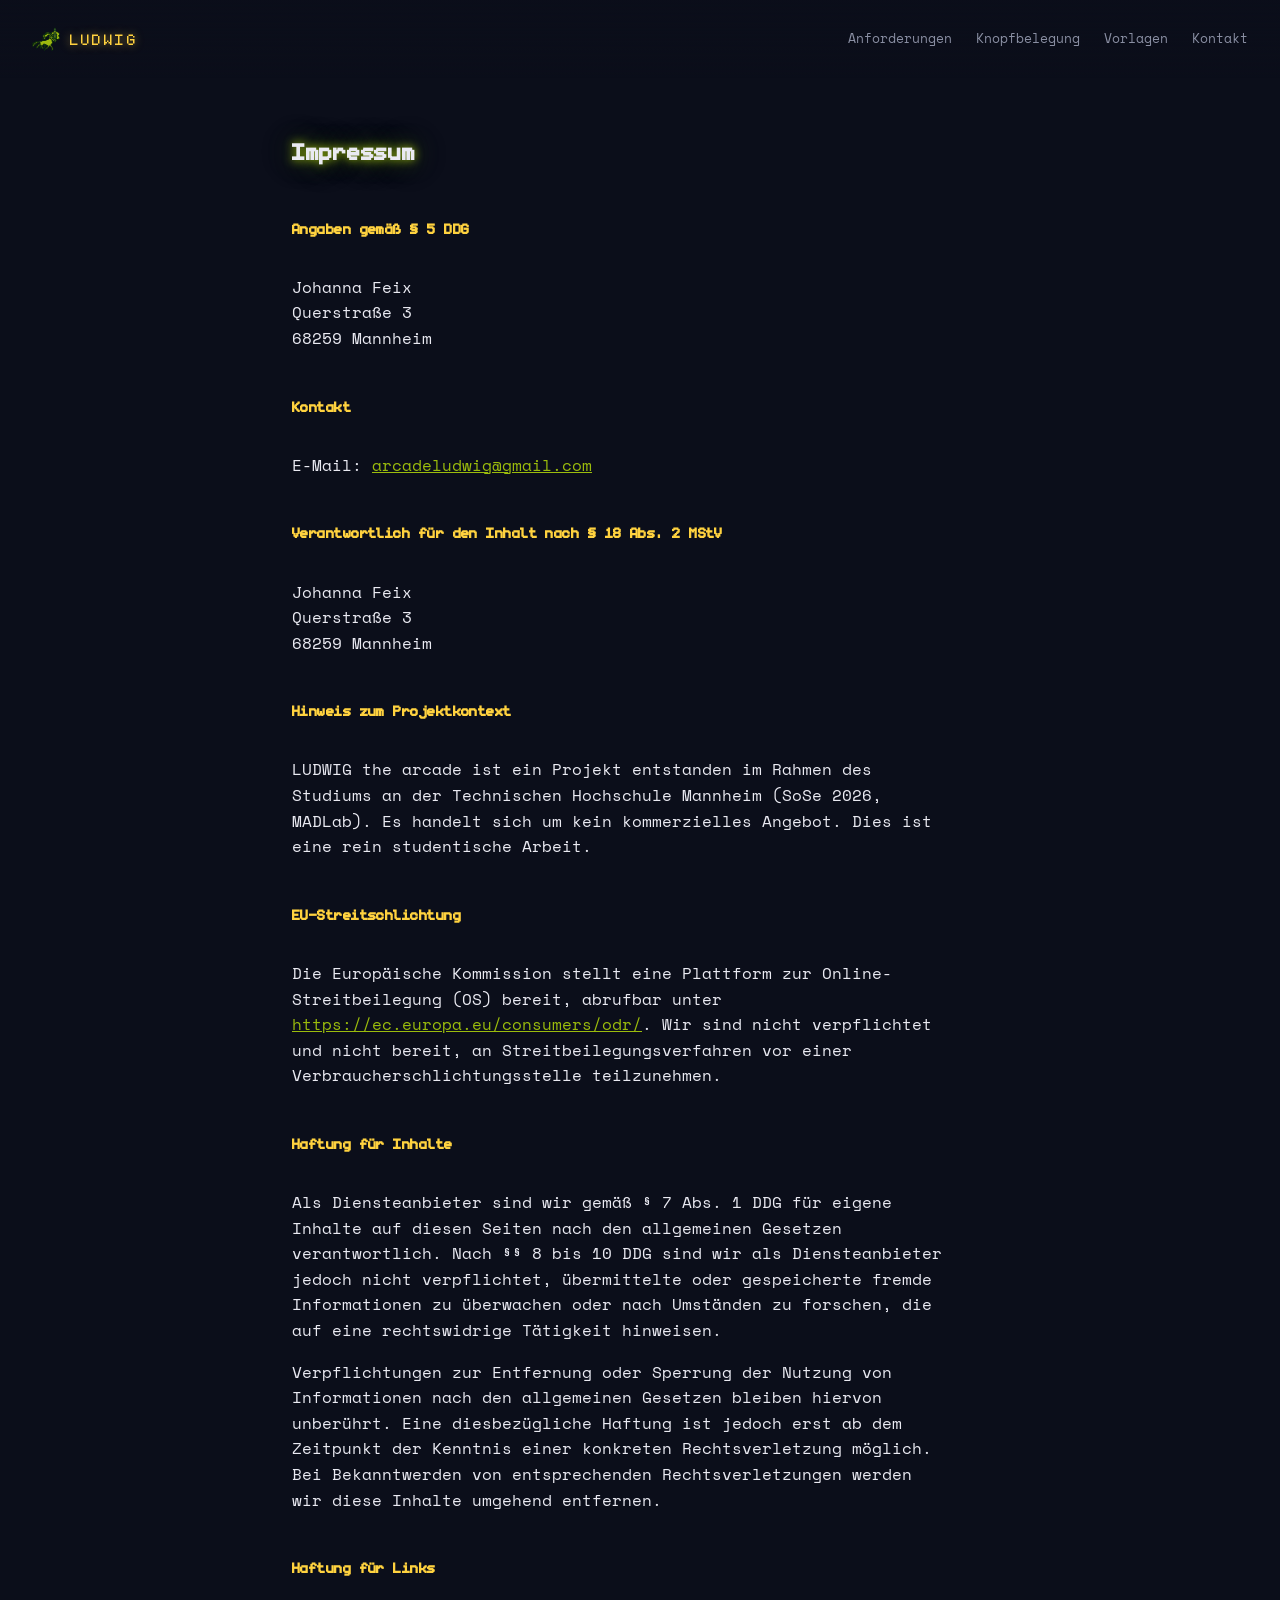
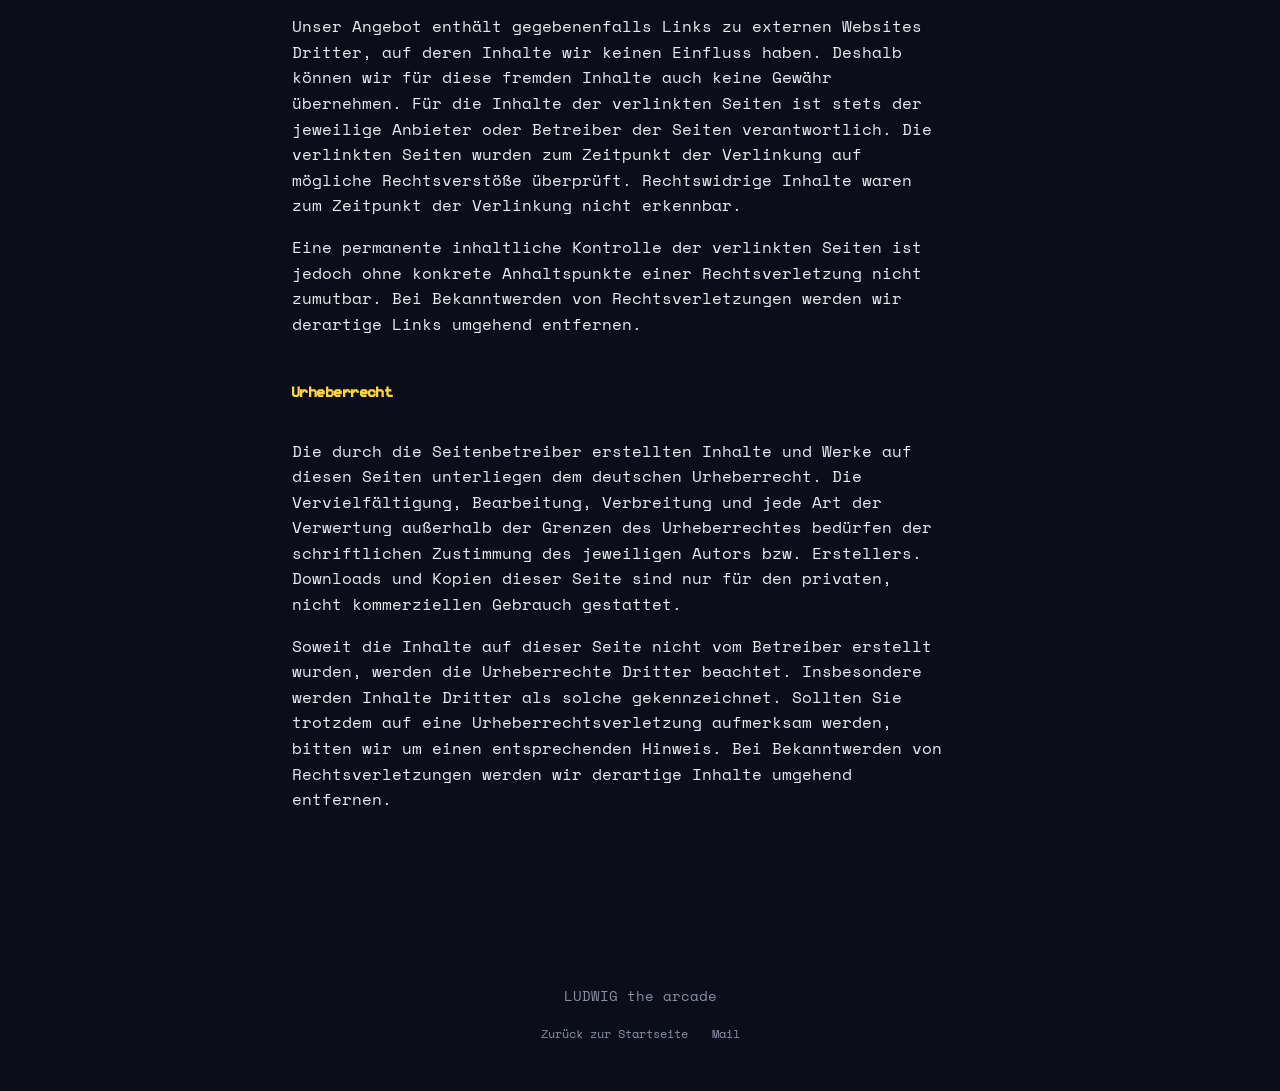
==== impressum.html @ c8d3a399 "Add files via upload erste Version" ====
<!DOCTYPE html>
<html lang="de">

<head>
    <meta charset="UTF-8">
    <meta name="viewport" content="width=device-width, initial-scale=1.0">
    <title>Impressum — LUDWIG the arcade</title>
    <link rel="icon" type="image/svg+xml" href="Element 1lud.svg" alt="Pferdeähnliche Pixelgrafik in Grüntönen, welche ein Schwert trägt">
    <link rel="stylesheet" href="style3.css">
    <link rel="preconnect" href="https://fonts.googleapis.com">
    <link href="https://fonts.googleapis.com/css2?family=Space+Mono:wght@400;700&amp;display=swap" rel="stylesheet">
</head>

<body>

    <nav class="nav">
        <a href="index.html#top" class="nav__lud">
            <img src="Element 1lud.svg" alt="Pferdeähnliche Pixelgrafik in Grüntönen, welche ein Schwert trägt" class="nav__icon">
            LUDWIG
        </a>
        <ul class="nav__links">
            <li><a href="index.html#Anforderungen">Anforderungen</a></li>
            <li><a href="index.html#Knopfbelegung">Knopfbelegung</a></li>
            <li><a href="index.html#Vorlagen">Vorlagen</a></li>
            <li><a href="index.html#kontakt">Kontakt</a></li>
        </ul>
    </nav>

    <section class="section impressum">
        <h1 class="glow-heading">Impressum</h1>

        <h2>Angaben gemäß § 5 DDG</h2>
        <p>
            Johanna Feix<br>
            Querstraße 3<br>
            68259 Mannheim
        </p>

        <h2>Kontakt</h2>
        <p>
            E-Mail: <a href="mailto:arcadeludwig@gmail.com">arcadeludwig@gmail.com</a>
        </p>

        <h2>Verantwortlich für den Inhalt nach § 18 Abs. 2 MStV</h2>
        <p>
            Johanna Feix<br>
            Querstraße 3<br>
            68259 Mannheim
        </p>

        <h2>Hinweis zum Projektkontext</h2>
        <p>
            LUDWIG the arcade ist ein Projekt entstanden im Rahmen des Studiums an der
            Technischen Hochschule Mannheim (SoSe 2026, MADLab). Es handelt sich um
            kein kommerzielles Angebot. Dies ist eine rein studentische Arbeit.
        </p>

        <h2>EU-Streitschlichtung</h2>
        <p>
            Die Europäische Kommission stellt eine Plattform zur Online-Streitbeilegung
            (OS) bereit, abrufbar unter
            <a href="https://ec.europa.eu/consumers/odr/" target="_blank" rel="noopener">https://ec.europa.eu/consumers/odr/</a>.
            Wir sind nicht verpflichtet und nicht bereit, an Streitbeilegungsverfahren
            vor einer Verbraucherschlichtungsstelle teilzunehmen.
        </p>

        <h2>Haftung für Inhalte</h2>
        <p>
            Als Diensteanbieter sind wir gemäß § 7 Abs. 1 DDG für eigene Inhalte auf
            diesen Seiten nach den allgemeinen Gesetzen verantwortlich. Nach §§ 8 bis 10
            DDG sind wir als Diensteanbieter jedoch nicht verpflichtet, übermittelte
            oder gespeicherte fremde Informationen zu überwachen oder nach Umständen zu
            forschen, die auf eine rechtswidrige Tätigkeit hinweisen.
        </p>
        <p>
            Verpflichtungen zur Entfernung oder Sperrung der Nutzung von Informationen
            nach den allgemeinen Gesetzen bleiben hiervon unberührt. Eine diesbezügliche
            Haftung ist jedoch erst ab dem Zeitpunkt der Kenntnis einer konkreten
            Rechtsverletzung möglich. Bei Bekanntwerden von entsprechenden
            Rechtsverletzungen werden wir diese Inhalte umgehend entfernen.
        </p>

        <h2>Haftung für Links</h2>
        <p>
            Unser Angebot enthält gegebenenfalls Links zu externen Websites Dritter, auf
            deren Inhalte wir keinen Einfluss haben. Deshalb können wir für diese fremden
            Inhalte auch keine Gewähr übernehmen. Für die Inhalte der verlinkten Seiten
            ist stets der jeweilige Anbieter oder Betreiber der Seiten verantwortlich.
            Die verlinkten Seiten wurden zum Zeitpunkt der Verlinkung auf mögliche
            Rechtsverstöße überprüft. Rechtswidrige Inhalte waren zum Zeitpunkt der
            Verlinkung nicht erkennbar.
        </p>
        <p>
            Eine permanente inhaltliche Kontrolle der verlinkten Seiten ist jedoch ohne
            konkrete Anhaltspunkte einer Rechtsverletzung nicht zumutbar. Bei
            Bekanntwerden von Rechtsverletzungen werden wir derartige Links umgehend
            entfernen.
        </p>

        <h2>Urheberrecht</h2>
        <p>
            Die durch die Seitenbetreiber erstellten Inhalte und Werke auf diesen Seiten
            unterliegen dem deutschen Urheberrecht. Die Vervielfältigung, Bearbeitung,
            Verbreitung und jede Art der Verwertung außerhalb der Grenzen des
            Urheberrechtes bedürfen der schriftlichen Zustimmung des jeweiligen Autors
            bzw. Erstellers. Downloads und Kopien dieser Seite sind nur für den privaten,
            nicht kommerziellen Gebrauch gestattet.
        </p>
        <p>
            Soweit die Inhalte auf dieser Seite nicht vom Betreiber erstellt wurden,
            werden die Urheberrechte Dritter beachtet. Insbesondere werden Inhalte
            Dritter als solche gekennzeichnet. Sollten Sie trotzdem auf eine
            Urheberrechtsverletzung aufmerksam werden, bitten wir um einen entsprechenden
            Hinweis. Bei Bekanntwerden von Rechtsverletzungen werden wir derartige
            Inhalte umgehend entfernen.
        </p>

    </section>

    <footer class="footer">
        <p>LUDWIG the arcade</p>
        <div class="footer__links">
            <a href="index.html#top">Zurück zur Startseite</a>
            <a href="mailto:arcadeludwig@gmail.com">Mail</a>
        </div>
    </footer>

</body>
</html>
---- style3.css ----
@font-face {
  font-family: "Monogram";
  src: url("monogram-extended.ttf") format("truetype");
  font-display: swap;
}

:root {
  --bg: #0b0e1a;
  --bg-alt: #12172b;
  --neon-cyan: #9bbc0c;
  --neon-cyan-dim: #81a10e;
  --neon-cyan-deep: #30622f;
  --neon-magenta: #ff3ea5;
  --neon-amber: #ffd23f;
  --text: #eaeaf2;
  --muted: #8a8fa3;

  --font-display: "Monogram", "Courier New", monospace;
  --font-body: "Space Mono", monospace;
}

* { box-sizing: border-box; }

html { scroll-behavior: smooth; }

body {
  margin: 0;
  background: var(--bg);
  color: var(--text);
  font-family: var(--font-body);
  line-height: 1.6;
  cursor: url("cursor.png") 8 8, auto;
}

h1, h2, h3 { font-family: var(--font-display); line-height: 1.3; margin: 0 0 1rem; letter-spacing: 0.02em; }

a { color: var(--neon-cyan); }

.glow-heading {
  text-shadow: 0 0 10px var(--neon-cyan), 0 0 26px rgba(155, 188, 12, 0.4), 0 0 44px rgba(48, 98, 47, 0.3);
}

.muted { color: var(--muted); font-size: 0.9rem; }

/* navigatin */
.nav {
  position: fixed;
  top: 0;
  left: 0;
  right: 0;
  z-index: 40;
  display: flex;
  align-items: center;
  justify-content: space-between;
  padding: 1.25rem 2rem;
  background: linear-gradient(to bottom, rgba(11, 14, 26, 0.9), transparent);
}

.nav__lud {
  display: flex;
  align-items: center;
  gap: 0.6rem;
  font-family: var(--font-display);
  font-size: 1.5rem;
  color: var(--neon-amber);
  letter-spacing: 0.1em;
  text-decoration: none;
  text-shadow: 0 0 8px rgba(255, 210, 63, 0.6);
}

.nav__icon {
  width: 28px;
  height: 28px;
  display: block;
}

.nav__links {
  list-style: none;
  display: flex;
  gap: 1.5rem;
  margin: 0;
  padding: 0;
  font-size: 0.8rem;
}

.nav__links a { color: var(--muted); text-decoration: none; transition: color 0.2s ease; }
.nav__links a:hover { color: var(--neon-cyan); }

.story {
  display: grid;
  grid-template-columns: 1fr 1fr;
  gap: 3rem;
  max-width: 1400px;
  margin: 0 auto;
  padding: 0 2rem;
}

.arcade3d {
  position: sticky;
  top: 0;
  height: 100vh;
  display: flex;
  align-items: center;
  justify-content: center;
}

.canvas-wrap {
  position: relative;
  width: 100%;
  height: 70vh;
}

#arcade-canvas {
  position: absolute;
  inset: 0;
  width: 100%;
  height: 100%;
  display: block;
   touch-action: none; 
}

.story__content .content {
  padding: 20vh 0 10vh;
}

.story__content h2 { color: var(--neon-cyan); font-size: clamp(1.7rem, 3vw, 2.4rem); }
.story__content p { max-width: 60ch; }

.meta-line {
  font-size: 0.75rem;
  color: var(--muted);
  text-transform: uppercase;
  letter-spacing: 0.1em;
  margin-bottom: 1.5rem;
}


#Anforderungen,
#Knopfbelegung {
  max-width: 1200px;
  margin: 0 auto;
  padding: 6rem 2rem;
}

#Anforderungen h2,
#Knopfbelegung h2 { color: var(--neon-cyan); font-size: clamp(1.6rem, 3vw, 2.2rem); margin-bottom: 1.5rem; }
#Anforderungen h3 { color: var(--neon-amber); font-size: 1.4rem; margin-top: 1rem; }
#Knopfbelegung h3 { color: var(--neon-amber); font-size: 1.4rem; margin-top: 1.8rem; }
#Anforderungen p,
#Knopfbelegung p { max-width: 60ch; }

/*Anforderungen*/
#Anforderungen {
  display: grid;
  grid-template-columns: 1fr 2fr 1fr;
  column-gap: 2rem;
  row-gap: 2rem;
  align-items: start;
}

#Anforderungen > h2 {
  grid-column: 1 / -1;
}

#anforderungen-pt1 {
  grid-column: 1;
  display: flex;
  flex-direction: column;
  gap: 1.25rem;
}

#anforderungen-pt2 {
  grid-column: 3;
  display: flex;
  flex-direction: column;
  gap: 1.25rem;
}

.anforderungen-bild {
  grid-column: 2;
  align-self: stretch;
}

.anforderungen-bild img {
  width: 100%;
  height: 100%;
  object-fit: scale-down;
  border-radius: 6px;
}

.spec-card {
  background: var(--bg-alt);
  border: 1px solid rgba(155, 188, 12, 0.2);
  padding: 1.25rem;
  border-radius: 4px;
}

.spec-card h3 { font-size: 1.2rem; color: var(--neon-amber); margin-bottom: 0.6rem; margin-top: 0; }
.spec-card p { margin: 0; font-size: 0.85rem; color: var(--muted); max-width: none; }

/*Knopfbelegung*/
#Knopfbelegung {
  display: block; 
}

#Knopfbelegung img {
  width: 100%;
  max-height: 480px; 
  object-fit: cover;
  border-radius: 6px;
  background: var(--bg-alt);
  border: 1px solid rgba(155, 188, 12, 0.15);
  margin-bottom: 2.5rem;
  display: block;
}

#Knopfbelegung .Knopfbelegung {
  column-count: 3;
  column-gap: 2.5rem;
}

#Knopfbelegung .Knopfbelegung h3,
#Knopfbelegung .Knopfbelegung p {
  break-inside: avoid; 
}

.section {
  padding: 6rem 2rem;
  max-width: 1200px;
  margin: 0 auto;
}

.section--alt { background: var(--bg-alt); max-width: none; }
.section--alt > * { max-width: 1200px; margin-left: auto; margin-right: auto; }

.section h2 { font-size: clamp(1.6rem, 3vw, 2.2rem); margin-bottom: 2rem; color: var(--neon-cyan); }
.section__body p { color: var(--text); max-width: 65ch; }

/*vorlagen*/
.template-grid {
  display: grid;
  grid-template-columns: repeat(3, 1fr);
  gap: 1.5rem;
  align-items: stretch; 
}

.template-card {
  background: var(--bg-alt);
  border: 1px solid rgba(255, 255, 255, 0.08);
  border-radius: 6px;
  overflow: hidden;
  display: flex;
  flex-direction: column;
  height: 100%;
}

.template-card__preview {
  height: 140px;
  display: flex;
  align-items: center;
  justify-content: center;
  background: repeating-linear-gradient(45deg, #171d38, #171d38 10px, #1b2140 10px, #1b2140 20px);
  color: var(--muted);
  font-size: 0.75rem;
  overflow: hidden;
}

.template-card__preview img {
  width: 100%;
  height: 100%;
  object-fit: cover;
}

.template-card h3, .template-card p, .template-card .btn { margin-left: 1.25rem; margin-right: 1.25rem; }
.template-card h3 { margin-top: 1.25rem; font-size: 1.25rem; color: var(--neon-amber); }
.template-card p { font-size: 0.85rem; color: var(--muted); }

.template-card .btn {
  margin-top: auto;  
  margin-bottom: 1.25rem;
  align-self: flex-start;
}

/*instalation*/
.steps {
  list-style-position: inside;
  padding-left: 0;
  display: grid;
  grid-template-columns: 1fr 2fr;
  column-gap: 2.5rem;
  row-gap: 1.5rem;
  max-width: none;
}

.steps li { margin-bottom: 0; }


.btn {
  display: inline-block;
  padding: 0.7rem 1.3rem;
  background: var(--neon-magenta);
  color: var(--bg);
  font-family: var(--font-display);
  font-size: 1.15rem;
  text-decoration: none;
  border-radius: 4px;
  box-shadow: 0 0 16px rgba(255, 62, 165, 0.5);
  transition: transform 0.2s ease;
}

.btn:hover { transform: translateY(-2px); }

/*footer*/
.footer {
  text-align: center;
  padding: 3rem 2rem;
  color: var(--muted);
  font-size: 0.85rem;
}

.footer__links {
  display: flex;
  gap: 1.5rem;
  justify-content: center;
  margin-top: 1rem;
  font-size: 0.75rem;
}

.footer__links a { color: var(--muted); text-decoration: none; }
.footer__links a:hover { color: var(--neon-cyan); }

/* Accessibility und Responsive  */
a:focus-visible, .btn:focus-visible {
  outline: 2px solid var(--neon-cyan);
  outline-offset: 2px;
}

@media (prefers-reduced-motion: reduce) {
  html { scroll-behavior: auto; }
}

@media (max-width: 860px) {
  .story { grid-template-columns: 1fr; }
  .arcade3d { position: relative; height: 60vh; top: auto; }
  .canvas-wrap { height: 100%; }
  .story__content .content { padding-top: 2rem; }

  #Anforderungen { grid-template-columns: 1fr; }
  #Anforderungen > h2 { grid-column: 1; }
  #anforderungen-pt1, #anforderungen-pt2, .anforderungen-bild { grid-column: 1; }
  .anforderungen-bild img { height: auto; max-height: 300px; }

  #Knopfbelegung img { max-height: 260px; }
  #Knopfbelegung .Knopfbelegung { column-count: 1; }

  .template-grid { grid-template-columns: 1fr; }
  .steps { grid-template-columns: 1fr; }

  .nav__links { display: none; }
}

/* start CRT-EFFEKT (alter retro Monitor) */
.crt-overlay {
  position: fixed;
  inset: 0;
  pointer-events: none;
  z-index: 50;
  background: repeating-linear-gradient(
    to bottom,
    rgba(255, 255, 255, 0.035) 0px,
    rgba(255, 255, 255, 0.035) 1px,
    transparent 1px,
    transparent 3px
  );
  mix-blend-mode: overlay;
  opacity: 0.6;
}
/* ende CRT-EFFEKT */

/* start GLITCH-TEXT-EFFEKT (nur Überschriften)
   Inspiriert von https://deloughry.co.uk/field-notes/building-glitch-effects-with-css/ */
.glow-heading {
  animation: glitch-flicker 7s ease-in-out infinite;
}

@keyframes glitch-flicker {
  0%, 94%, 100% {
    transform: translateX(0);
    text-shadow: 0 0 10px var(--neon-cyan), 0 0 26px rgba(155, 188, 12, 0.35);
  }
  95% {
    transform: translateX(-2px);
    text-shadow: 2px 0 var(--neon-magenta), -2px 0 var(--neon-cyan);
  }
  96% {
    transform: translateX(2px);
    text-shadow: -2px 0 var(--neon-magenta), 2px 0 var(--neon-cyan);
  }
  97% {
    transform: translateX(-1px);
    text-shadow: 1px 0 var(--neon-magenta), -1px 0 var(--neon-cyan);
  }
  98%, 99% {
    transform: translateX(0);
    text-shadow: 0 0 10px var(--neon-cyan), 0 0 26px rgba(155, 188, 12, 0.35);
  }
}

@media (prefers-reduced-motion: reduce) {
  .glow-heading { animation: none; }
}
/*ende vom GLITCH-TEXT-EFFEKT*/

/*unterseite impressum*/
.impressum {
  padding-top: 8rem;
  max-width: 760px;
}

.impressum h1 { font-size: clamp(2rem, 3vw, 2.2rem); margin-bottom: 2rem; }
.impressum h2 {
  font-size: 1.4rem;
  color: var(--neon-amber);
  margin-top: 2.5rem;
}
.impressum p { max-width: 65ch; }
.impressum__note { margin-top: 3rem; padding-top: 1.5rem; border-top: 1px solid rgba(255,255,255,0.08); }
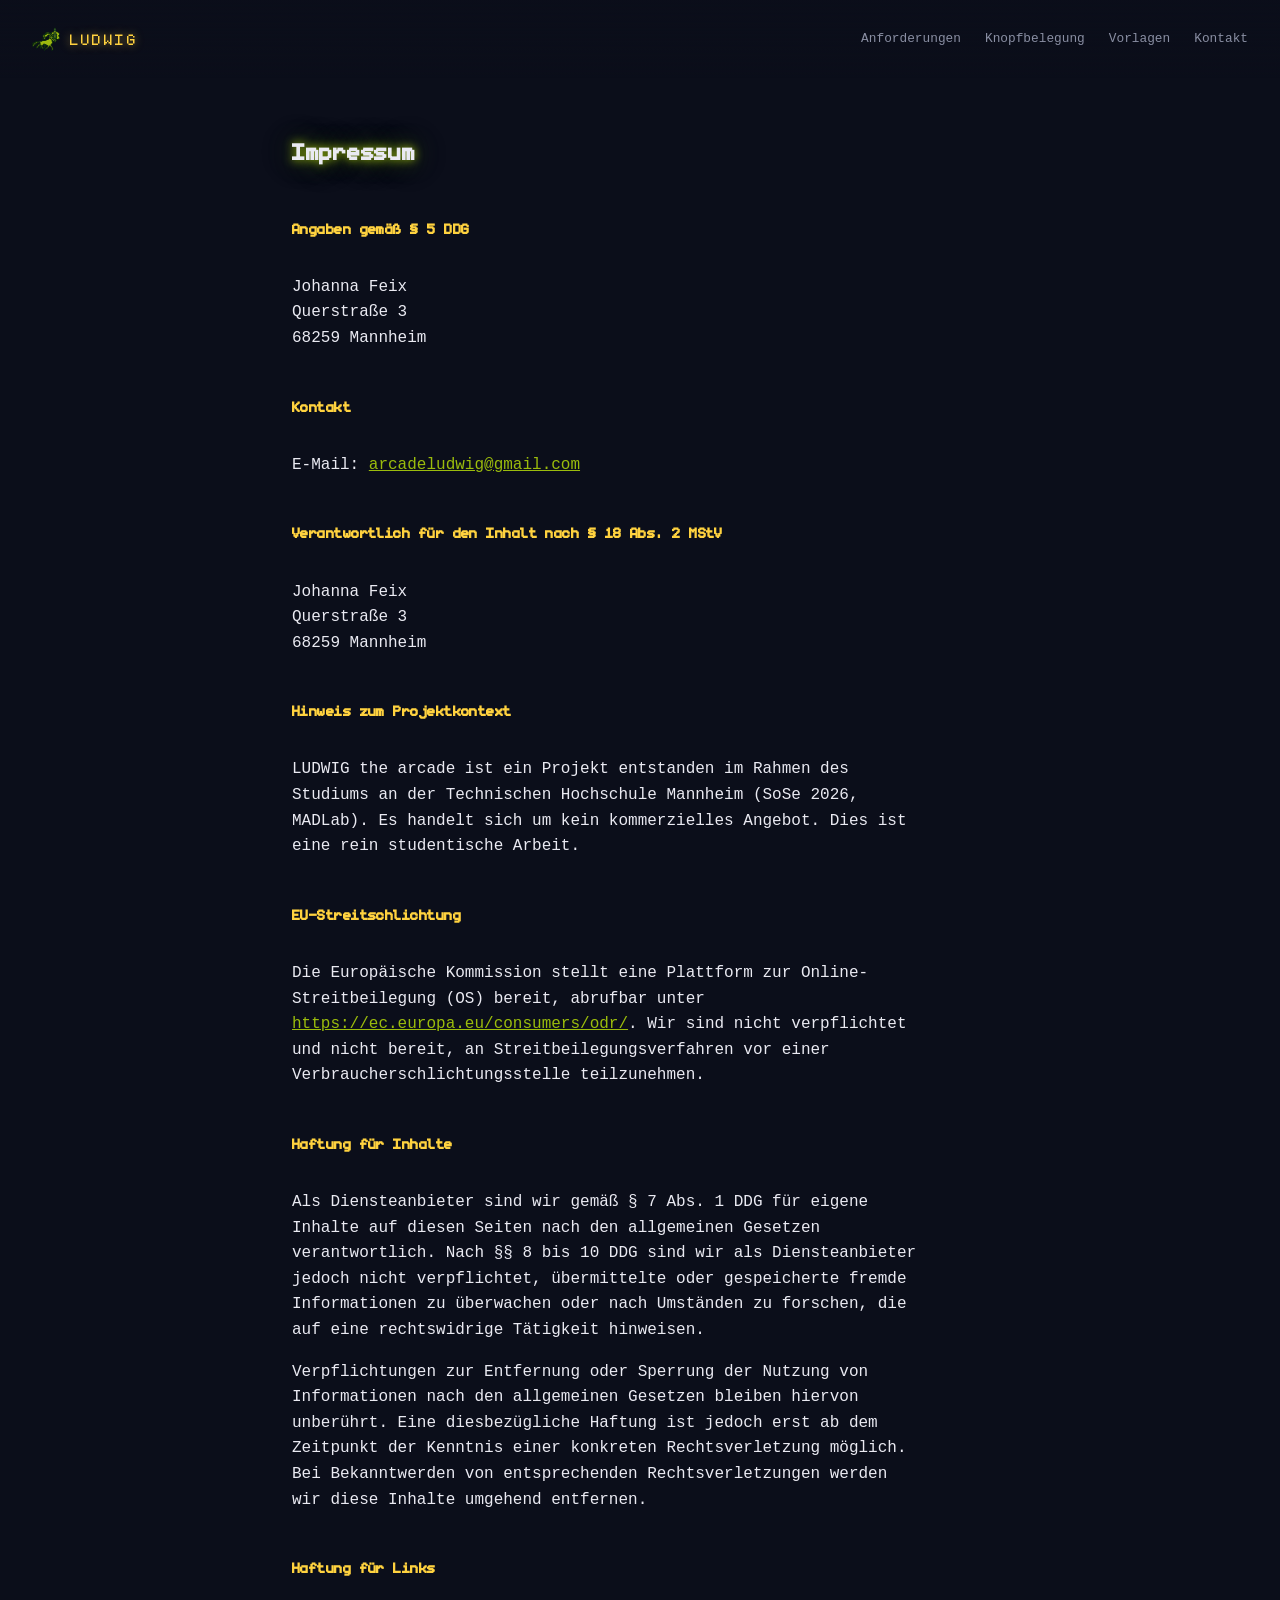
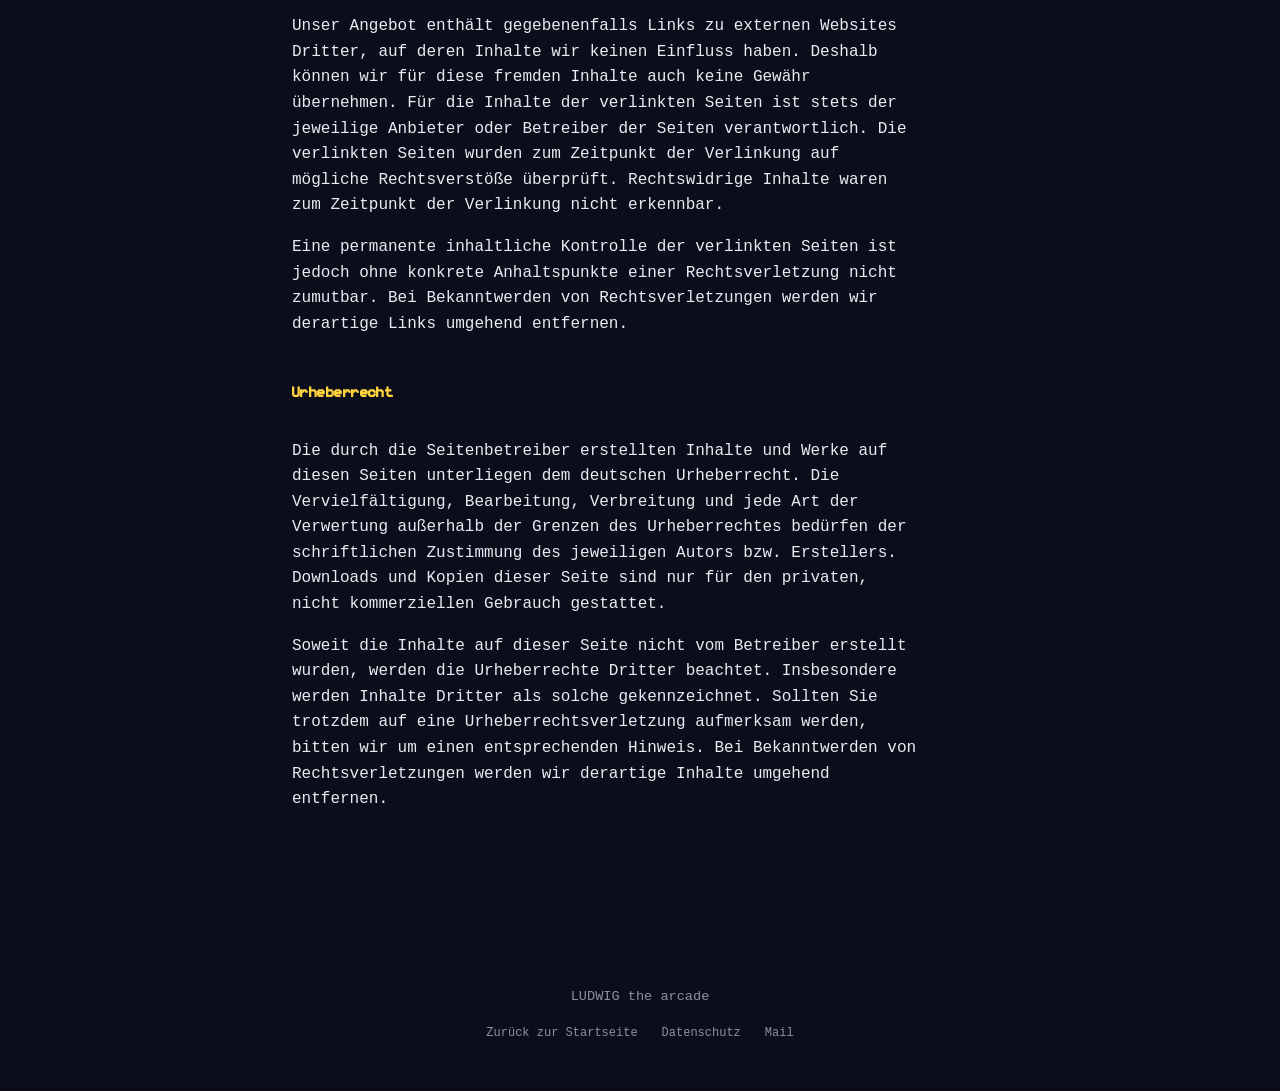
==== commit bc752773: "Update impressum.html" ====
--- a/impressum.html
+++ b/impressum.html
@@ -5,10 +5,8 @@
     <meta charset="UTF-8">
     <meta name="viewport" content="width=device-width, initial-scale=1.0">
     <title>Impressum — LUDWIG the arcade</title>
-    <link rel="icon" type="image/svg+xml" href="Element 1lud.svg" alt="Pferdeähnliche Pixelgrafik in Grüntönen, welche ein Schwert trägt">
+    <link rel="icon" type="image/svg+xml" href="Element 1lud.svg">
     <link rel="stylesheet" href="style3.css">
-    <link rel="preconnect" href="https://fonts.googleapis.com">
-    <link href="https://fonts.googleapis.com/css2?family=Space+Mono:wght@400;700&amp;display=swap" rel="stylesheet">
 </head>
 
 <body>
@@ -121,9 +119,11 @@
         <p>LUDWIG the arcade</p>
         <div class="footer__links">
             <a href="index.html#top">Zurück zur Startseite</a>
+            <a href="datenschutz.html">Datenschutz</a>
             <a href="mailto:arcadeludwig@gmail.com">Mail</a>
         </div>
     </footer>
 
 </body>
 </html>
+
